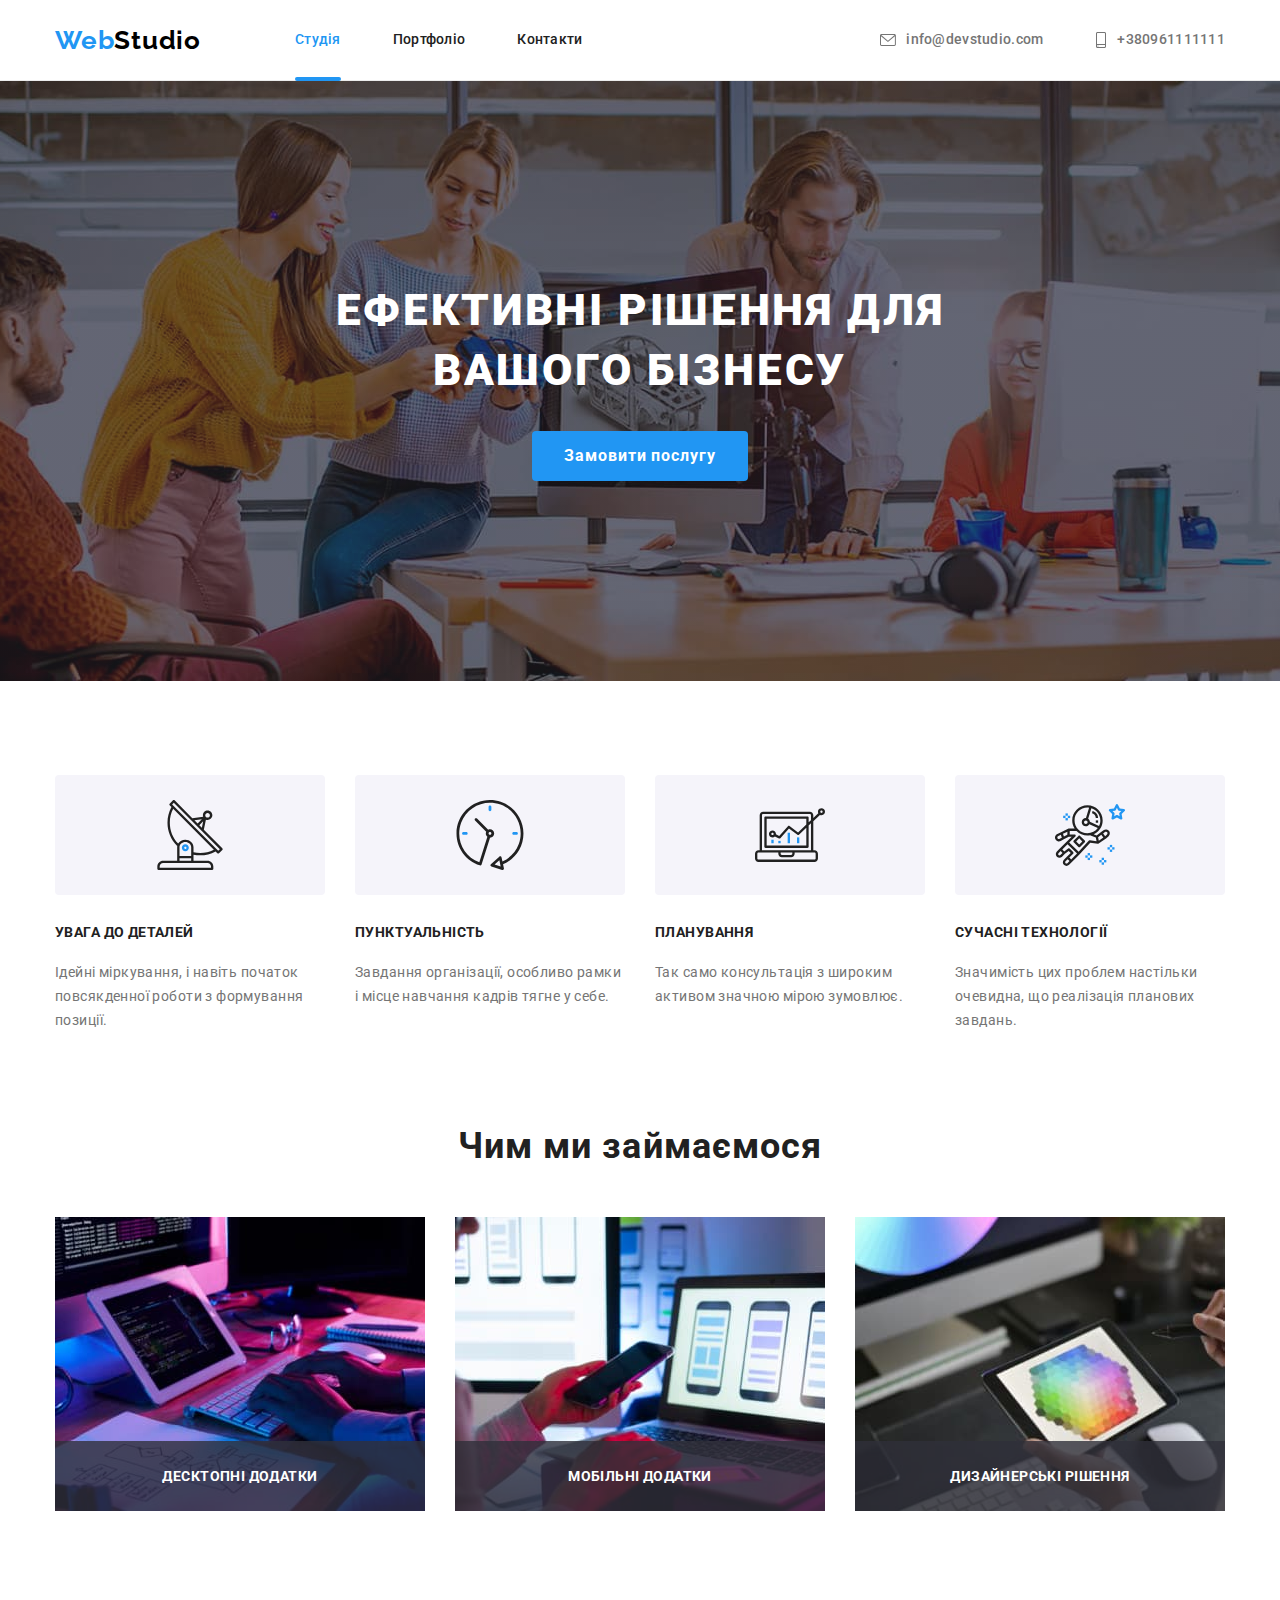
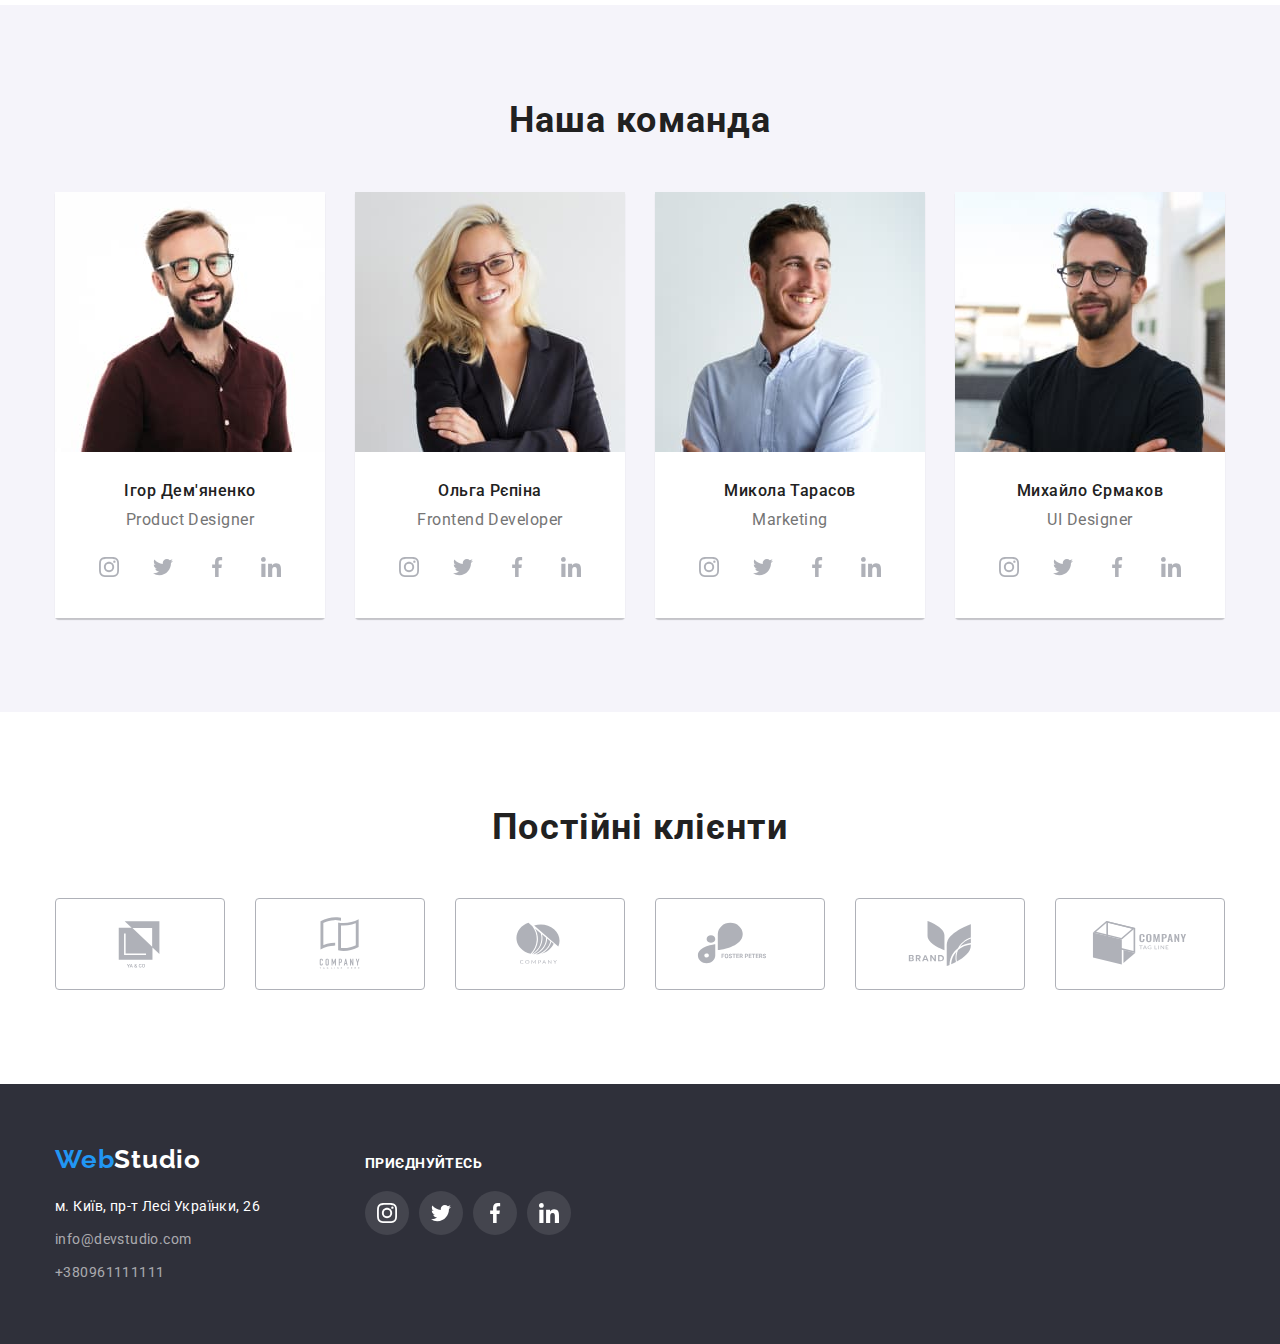
==== index.html @ bc46bae1 "modal form" ====
<!DOCTYPE html>
<html lang="uk">

<head>
    <meta charset="UTF-8">
    <meta http-equiv="X-UA-Compatible" content="IE=edge">
    <meta name="viewport" content="width=device-width, initial-scale=1.0">
    <title>WebStudio</title>
    <link rel="preconnect" href="https://fonts.googleapis.com">
    <link rel="preconnect" href="https://fonts.gstatic.com" crossorigin>
    <link
        href="https://fonts.googleapis.com/css2?family=Raleway:wght@700&family=Roboto:wght@400;500;700;900&display=swap"
        rel="stylesheet">
    <link rel="stylesheet" href="https://cdn.jsdelivr.net/npm/modern-normalize@1.1.0/modern-normalize.min.css">
    <link rel="stylesheet" href="./css/styles.css">
</head>

<body>
    <header class="page-header">
        <!--навігація-->
        <div class="container page-header-container">
            <nav class="header-navigation">
                <a class="logo" href="./index.html"><span class="blu">Web</span><span class="black">Studio</span></a>
                <ul class="menu list header-menu">
                    <li class="menu-item">
                        <a class="link-nav current" href="./index.html">Студія</a>
                    </li>
                    <li class="menu-item">
                        <a class="link-nav" href="./portfolio.html">Портфоліо</a>
                    </li>
                    <li class="menu-item">
                        <a class="link-nav" href="#Контакти">Контакти</a>
                    </li>
                </ul>
            </nav>
            <ul class="menu list">
                <li class="menu-item">
                    <a class="menu-link-nav" href="mailto:info@devstudio.com"><svg aria-label="іконка конверт"
                            class="header-contact-icon" width="16px" height="12px">
                            <use href="./images/sprite.svg#icon-envelope"></use>
                        </svg>info@devstudio.com</a>
                </li>
                <li class="menu-item">
                    <a class="menu-link-nav" href="tel:+380961111111"><svg aria-label="іконка телефон"
                            class="header-contact-icon" width="12px" height="16px">
                            <use href="./images/sprite.svg#icon-smartphone"></use>
                        </svg>+380961111111</a>
                </li>
            </ul>
        </div>
    </header>
    <main>
        <section class="section hero">
            <div class="container hero-box">
                <h1 class="hero-title">Ефективні рішення для вашого бізнесу</h1>
                <button class="hero-btn" type="button" data-modal-open>Замовити послугу</button>
            </div>
        </section>
        <section class="section feature-section">
            <h2 class="visually-hidden">Наші переваги</h2>
            <div class="container">
                <ul class="list list-benefits">
                    <li class=feature-list>
                        <div class="feature-picture">
                            <svg aria-label="іконка антена" class="feature-icon" width="70px" height="70px">
                                <use href="./images/sprite.svg#icon-antenna"></use>
                            </svg>
                        </div>
                        <h3 class="feature-title">УВАГА ДО ДЕТАЛЕЙ</h3>
                        <p class="feature-text">Ідейні міркування, і навіть початок повсякденної роботи з формування
                            позиції.
                        </p>
                    </li>
                    <li class=feature-list>
                        <div class="feature-picture">
                            <svg aria-label="іконка годинник" class="feature-icon" width="70px" height="70px">
                                <use href="./images/sprite.svg#icon-clock"></use>
                            </svg>
                        </div>
                        <h3 class="feature-title">ПУНКТУАЛЬНІСТЬ</h3>
                        <p class="feature-text">Завдання організації, особливо рамки і місце навчання кадрів тягне у
                            себе.
                        </p>
                    </li>
                    <li class=feature-list>
                        <div class="feature-picture">
                            <svg aria-label="іконка діаграма" class="feature-icon" width="70px" height="70px">
                                <use href="./images/sprite.svg#icon-diagram"></use>
                            </svg>
                        </div>
                        <h3 class="feature-title">ПЛАНУВАННЯ</h3>
                        <p class="feature-text">Так само консультація з широким активом значною мірою зумовлює.
                        </p>
                    </li>
                    <li class=feature-list>
                        <div class="feature-picture">
                            <svg aria-label="іконка астронавт" class="feature-icon" width="70px" height="70px">
                                <use href="./images/sprite.svg#icon-astronaut"></use>
                            </svg>
                        </div>
                        <h3 class="feature-title">СУЧАСНІ ТЕХНОЛОГІЇ</h3>
                        <p class="feature-text">Значимість цих проблем настільки очевидна, що реалізація планових
                            завдань.
                        </p>
                    </li>
                </ul>
            </div>
        </section>
        <section class="section examples-section">
            <div class="container">
                <h2 class="section-examples">Чим ми займаємося</h2>
                <ul class="list list-examplex">
                    <li class="examples-list">
                        <div class="examples-thumb">
                            <img src="./images/box1.jpg" alt="Робочий стіл з клавіатурою і екраном" width="370">
                            <p class="examples-title">Десктопні додатки</p>
                        </div>
                    </li>
                    <li class="examples-list">
                        <div class="examples-thumb">
                            <img src="./images/box2.jpg" alt="Смартфон в руці на фоні екрану зі смартфонами"
                                width="370">
                            <p class="examples-title">Мобільні додатки</p>
                        </div>
                    </li>
                    <li class="examples-list">
                        <div class="examples-thumb">
                            <img src="./images/box3.jpg" alt="Екран з різнокольоровим шестикутником" width="370">
                            <p class="examples-title">Дизайнерські рішення</p>
                        </div>
                    </li>
                </ul>
            </div>
        </section>
        <section class="section section-team">
            <div class="container">
                <h2 class="team-section-team">Наша команда</h2>
                <ul class="list list-team">
                    <li class="member-list">
                        <img src="./images/teammate1.jpg" alt="Усміхнений чоловік з бородою в окулярах" width="270">
                        <div class="member-content">
                            <h3 class="member-team">Ігор Дем'яненко</h3>
                            <p class="team-list" lang="en">Product Designer</p>

                            <ul class="social-list list">
                                <li class="social-list-item">
                                    <a href="" class="social-list-link">
                                        <svg aria-label="логотип інстаграм" width="20px" height="20px"
                                            class="social-list-icon">
                                            <use href="./images/sprite.svg#icon-instagram">
                                            </use>
                                        </svg>
                                    </a>
                                </li>
                                <li class="social-list-item">
                                    <a href="" class="social-list-link">
                                        <svg aria-label="логотип твітер" width="20px" height="20px"
                                            class="social-list-icon">
                                            <use href="./images/sprite.svg#icon-twitter">
                                            </use>
                                        </svg>
                                    </a>
                                </li>
                                <li class="social-list-item">
                                    <a href="" class="social-list-link">
                                        <svg aria-label="логотип фейсбук" width="20px" height="20px"
                                            class="social-list-icon">
                                            <use href="./images/sprite.svg#icon-facebook">
                                            </use>
                                        </svg>
                                    </a>
                                </li>
                                <li class="social-list-item">
                                    <a href="" class="social-list-link">
                                        <svg aria-label="логотип лінкедін" width="20px" height="20px"
                                            class="social-list-icon">
                                            <use href="./images/sprite.svg#icon-linkedin">
                                            </use>
                                        </svg>
                                    </a>
                                </li>
                            </ul>
                        </div>
                    </li>
                    <li class="member-list">
                        <img src="./images/teammate2.jpg" alt="Усміхнена жінка з білим волоссям в окулярах" width="270">
                        <div class="member-content">
                            <h3 class="member-team">Ольга Рєпіна</h3>
                            <p class="team-list" lang="en">Frontend Developer</p>
                            <ul class="social-list list">
                                <li class="social-list-item">
                                    <a href="" class="social-list-link">
                                        <svg aria-label="логотип інстаграм" width="20px" height="20px"
                                            class="social-list-icon">
                                            <use href="./images/sprite.svg#icon-instagram">
                                            </use>
                                        </svg>
                                    </a>
                                </li>
                                <li class="social-list-item">
                                    <a href="" class="social-list-link">
                                        <svg aria-label="логотип твітер" width="20px" height="20px"
                                            class="social-list-icon">
                                            <use href="./images/sprite.svg#icon-twitter">
                                            </use>
                                        </svg>
                                    </a>
                                </li>
                                <li class="social-list-item">
                                    <a href="" class="social-list-link">
                                        <svg aria-label="логотип фейсбук" width="20px" height="20px"
                                            class="social-list-icon">
                                            <use href="./images/sprite.svg#icon-facebook">
                                            </use>
                                        </svg>
                                    </a>
                                </li>
                                <li class="social-list-item">
                                    <a href="" class="social-list-link">
                                        <svg aria-label="логотип лінкедін" width="20px" height="20px"
                                            class="social-list-icon">
                                            <use href="./images/sprite.svg#icon-linkedin">
                                            </use>
                                        </svg>
                                    </a>
                                </li>
                            </ul>
                        </div>
                    </li>
                    <li class="member-list">
                        <img src="./images/teammate3.jpg" alt="Усміхнений чоловік в білій сорочці" width="270">
                        <div class="member-content">
                            <h3 class="member-team">Микола Тарасов</h3>
                            <p class="team-list" lang="en">Marketing</p>
                            <ul class="social-list list">
                                <li class="social-list-item">
                                    <a href="" class="social-list-link">
                                        <svg aria-label="логотип інстаграм" width="20px" height="20px"
                                            class="social-list-icon">
                                            <use href="./images/sprite.svg#icon-instagram">
                                            </use>
                                        </svg>
                                    </a>
                                </li>
                                <li class="social-list-item">
                                    <a href="" class="social-list-link">
                                        <svg aria-label="логотип твітер" width="20px" height="20px"
                                            class="social-list-icon">
                                            <use href="./images/sprite.svg#icon-twitter">
                                            </use>
                                        </svg>
                                    </a>
                                </li>
                                <li class="social-list-item">
                                    <a href="" class="social-list-link">
                                        <svg aria-label="логотип фейсбук" width="20px" height="20px"
                                            class="social-list-icon">
                                            <use href="./images/sprite.svg#icon-facebook">
                                            </use>
                                        </svg>
                                    </a>
                                </li>
                                <li class="social-list-item">
                                    <a href="" class="social-list-link">
                                        <svg aria-label="логотип лінкедін" width="20px" height="20px"
                                            class="social-list-icon">
                                            <use href="./images/sprite.svg#icon-linkedin">
                                            </use>
                                        </svg>
                                    </a>
                                </li>
                            </ul>
                        </div>
                    </li>
                    <li class="member-list">
                        <img src="./images/teammate4.jpg" alt="Чоловік в окулярах" width="270">
                        <div class="member-content">
                            <h3 class="member-team">Михайло Єрмаков</h3>
                            <p class="team-list" lang="en">UI Designer</p>
                            <ul class="social-list list">
                                <li class="social-list-item">
                                    <a href="" class="social-list-link">
                                        <svg aria-label="логотип інстаграм" width="20px" height="20px"
                                            class="social-list-icon">
                                            <use href="./images/sprite.svg#icon-instagram">
                                            </use>
                                        </svg>
                                    </a>
                                </li>
                                <li class="social-list-item">
                                    <a href="" class="social-list-link">
                                        <svg aria-label="логотип твітер" width="20px" height="20px"
                                            class="social-list-icon">
                                            <use href="./images/sprite.svg#icon-twitter">
                                            </use>
                                        </svg>
                                    </a>
                                </li>
                                <li class="social-list-item">
                                    <a href="" class="social-list-link">
                                        <svg aria-label="логотип фейсбук" width="20px" height="20px"
                                            class="social-list-icon">
                                            <use href="./images/sprite.svg#icon-facebook">
                                            </use>
                                        </svg>
                                    </a>
                                </li>
                                <li class="social-list-item">
                                    <a href="" class="social-list-link">
                                        <svg aria-label="логотип лінкедін" width="20px" height="20px"
                                            class="social-list-icon">
                                            <use href="./images/sprite.svg#icon-linkedin">
                                            </use>
                                        </svg>
                                    </a>
                                </li>
                            </ul>
                        </div>
                    </li>
                </ul>
            </div>
        </section>
        <section class="section client-section">
            <div class="container">
                <h2 class="clients">Постійні клієнти</h2>
                <ul class="client-list list">
                    <li class="client first-client">
                        <a class="client-link-icon" href="">
                            <svg aria-label="логотип клієнта першого" class="client-list-icon" width="106px"
                                height="60px">
                                <use href="./images/sprite.svg#icon-Logo1"></use>
                            </svg>
                        </a>
                    </li>
                    <li class="client second-client">
                        <a class="client-link-icon" href="">
                            <svg aria-label="логотип клієнта другого" class="client-list-icon" width="106px"
                                height="60px">
                                <use href="./images/sprite.svg#icon-Logo2"></use>
                            </svg>
                        </a>
                    </li>
                    <li class="client third-client">
                        <a class="client-link-icon" href="">
                            <svg aria-label="логотип клієнта третього" class="client-list-icon" width="106px"
                                height="60px">
                                <use href="./images/sprite.svg#icon-Logo3"></use>
                            </svg>
                        </a>
                    </li>
                    <li class="client fourth-client">
                        <a class="client-link-icon" href="">
                            <svg aria-label="логотип клієнта четвертого" class="client-list-icon" width="106px"
                                height="60px">
                                <use href="./images/sprite.svg#icon-Logo4"></use>
                            </svg>
                        </a>
                    </li>
                    <li class="client fifth-client">
                        <a class="client-link-icon" href="">
                            <svg aria-label="логотип клієнта п'ятого" class="client-list-icon" width="106px"
                                height="60px">
                                <use href="./images/sprite.svg#icon-Logo5"></use>
                            </svg>
                        </a>
                    </li>
                    <li class="client sixth-client">
                        <a class="client-link-icon" href="">
                            <svg aria-label="логотип клієнта шостого" class="client-list-icon" width="106px"
                                height="60px">
                                <use href="./images/sprite.svg#icon-Logo6"></use>
                            </svg>
                        </a>
                    </li>

                </ul>
            </div>
        </section>
    </main>
    <footer class="contacts">
        <div class="container main-footer-container">
            <div class="first-footer-container">
                <a class="logo link logo-footer" href="https://index.html"><span class="blu">Web</span><span
                        class="white">Studio</span></a>
                <address class="address">
                    <ul class="address-link list">
                        <li class="contact-list">
                            <a class="a-contact" href="htpps://googlemaps/CPtrU1FHBa2aNyZL9" target="_blank"
                                rel="noopener noreferrer nofollow">м.
                                Київ, пр-т Лесі Українки, 26</a>
                        </li>
                        <li class="contact-list">
                            <a class="mail-link" href="mailto:info@devstudio.com">info@devstudio.com</a>
                        </li>
                        <li class="contact-list">
                            <a class="phone-link" href="tel:+380961111111">+380961111111</a>
                        </li>
                    </ul>
                </address>
            </div>
            <div class="second-footer-container">
                <p class="footer-link-icon">приєднуйтесь</p>
                <ul class="footer-social-list list">
                    <li class="footer-social-list-item">
                        <a href="" class="footer-social-list-link">
                            <svg aria-label="логотип інстаграм" width="20px" height="20px" class="social-list-icon">
                                <use href="./images/sprite.svg#icon-instagram">
                                </use>
                            </svg>
                        </a>
                    </li>
                    <li class="footer-social-list-item">
                        <a href="" class="footer-social-list-link">
                            <svg aria-label="логотип твітер" width="20px" height="20px" class="social-list-icon">
                                <use href="./images/sprite.svg#icon-twitter">
                                </use>
                            </svg>
                        </a>
                    </li>
                    <li class="footer-social-list-item">
                        <a href="" class="footer-social-list-link">
                            <svg aria-label="логотип фейсбук" width="20px" height="20px" class="social-list-icon">
                                <use href="./images/sprite.svg#icon-facebook">
                                </use>
                            </svg>
                        </a>
                    </li>
                    <li class="footer-social-list-item">
                        <a href="" class="footer-social-list-link">
                            <svg aria-label="логотип лінкедін" width="20px" height="20px" class="social-list-icon">
                                <use href="./images/sprite.svg#icon-linkedin">
                                </use>
                            </svg>
                        </a>
                    </li>
                </ul>
            </div>
        </div>
    </footer>
    <div class="backdrop is-hidden" data-modal>
        <div class="modal">
            <button type="button" class="modal-button-close" data-modal-close>
                <svg aria-label="іконка закриття" class="icon-modal-close" width="11" height="11">
                    <use href="./images/sprite.svg#icon-vector"></use>
                </svg>
            </button>
            <p class="modal-form-title">Залиште свої дані, ми вам передзвонимо</p>
            <form class="modal-form">

                <label class="modal-form-field">
                    <span class="modal-form-desc">Ім'я</span>
                    <span class="modal-form-input-wrapper">
                        <input type="text" class="modal-form-input" required name="user-name"
                            pattern="[a-zA-Zа-яА-ЯіІїЇ'`]+">
                        <svg aria-label="іконка людини" class="modal-form-icon" width="18" height="18">
                            <use href="./images/sprite.svg#icon-person-black"></use>
                        </svg>
                    </span>
                </label>

                <label class="modal-form-field">
                    <span class="modal-form-desc">Телефон</span>
                    <span class="modal-form-input-wrapper">
                        <input type="tel" class="modal-form-input" required name="user-phone">
                        <svg aria-label="іконка телефону" class="modal-form-icon" width="18" height="18">
                            <use href="./images/sprite.svg#icon-phone-black"></use>
                        </svg>
                    </span>
                </label>

                <label class="modal-form-field">
                    <span class="modal-form-desc">Пошта</span>
                    <span class="modal-form-input-wrapper">
                        <input type="email" class="modal-form-input" required name="user-mail">
                        <svg aria-label="іконка конверту" class="modal-form-icon" width="18" height="18">
                            <use href="./images/sprite.svg#icon-email-black"></use>
                        </svg>
                    </span>
                </label>

                <label class="modal-form-field">
                    <span class="modal-form-desc">Коментар</span>
                    <textarea class="modal-form-message" name="user-message" placeholder="Введіть текст"></textarea>
                </label>

                <div class="checkbox-box">
                    <input type="checkbox" class="modal-form-check" required name="user-agreement"><label
                        class="modal-form-checkfield"><span class="">
                            <svg class="" width="" height="">
                                <use class="" href=></use>
                            </svg></span>Погоджуюся
                        з розсилкою та приймаю&nbsp<a href="#" class="">Умови договору</a>
                    </label>
                </div>
            </form>
        </div>
    </div>
    <script src="./js/modal.js"></script>
</body>

</html>
---- css/styles.css ----
:root{
    --accent-color:#2196F3;
    --primery-text-color:#212121;
    --secondary-text-color:#757575;
    --logo-light-color:#ffffff;
    --logo-dark-color:#000000;
    --background-color:#2F303A;
    --secondary-background-color:#F5F4FA;
    
}

/*--Скидання дефолтних стилів--*/

h1,
h2,
h3,
h4,
p{
    margin-top: 0;
    margin-bottom: 0;
}

ul,
ol{
    margin-top: 0;
    margin-bottom: 0;
    padding-left: 0;
}
 
button{
    cursor: pointer;
}

a{
    text-decoration: none;
}

img{
    display: block;
    max-width: 100%;
    height: auto;
}

address{
    font-style: normal;
}

.list{
    list-style: none;
}

.link{
    link-decoration: none;
}

body{
    color: var(--primery-text-color);
    background-color:var(--main-backgroung-color);
    font-family: Roboto, sans-serif; 
    font-weight: 700;
font-size: 18px;
line-height: 2;
letter-spacing: 0.06em;
}

.container{
    width: 1200px;
    margin-left: auto;
    margin-right: auto;
    padding-left: 15px;
    padding-right: 15px;
}

.visually-hidden{
  position: absolute;
    white-space: nowrap;
    width: 1px;
    height: 1px;
    overflow: hidden;
    border: 0;
    padding: 0;
    clip: rect(0 0 0 0);
    clip-path: inset(50%);
    margin: -1px;
}

.section{
    padding-top: 94px;
    padding-bottom: 94px;
}


/*--HEADER--*/

.page-header{
border-bottom: 1px solid #ECECEC;
}

.page-header-container{
display: flex;
align-items: center;
}

.header-navigation{
    display: flex;
    align-items: center;
}

.menu{
    display: flex;
    column-gap: 52px;
    margin-left: auto;
}


.blu{
    color:var(--accent-color);
}
.black{
    color:var(--logo-dark-color);
}

.logo{
    font-family: 'Raleway', sans-serif;
font-weight: 700;
font-size: 26px;
line-height: 1.19;
letter-spacing: 0.03em;
margin-right: 94px;
}


.link-nav{
    color:var(--primery-text-color);
    font-family: 'Roboto', sans-serif;
font-weight: 500;
font-size: 14px;
line-height: 1.14;
letter-spacing: 0.02em;
padding-top: 32px;
    padding-bottom: 32px;
    display: block;
    position: relative;
}

.link-nav:hover,
.link-nav:focus{
    color:var(--accent-color);
}

.menu-link-nav{
    color:var(--secondary-text-color);
    font-family: 'Roboto', sans-serif;
font-weight: 500;
font-size: 14px;
line-height: 1.14;
letter-spacing: 0.02em;
padding-top: 32px;
    padding-bottom: 32px;
    display: flex;
    align-items: center;
    transition: color 250ms cubic-bezier(0.4, 0, 0.2, 1);
    
}


.menu-link-nav:hover,
.menu-link-nav:focus{
    color:var(--accent-color);
}

.menu .current{
    color:var(--accent-color);
}

.link-nav{
position: relative;
transition: color 250ms cubic-bezier(0.4, 0, 0.2, 1);
}

.current::after{
    position: absolute;
    content: "";
    display: block;
    width: 100%;
    left: 0;
    bottom: -1px;
    height: 4px;
    background-color:var(--accent-color);
    border-radius: 2px;
    margin-top: 28px;
    
}

.header-contact .link{
    color:var(--secondary-text-color);
}


.header-contact-icon{
    fill:currentColor;
    margin-right: 10px;
}

.header-contact-icon:hover,
.header-contact-icon:focus{
    fill:var(--accent-color);
}



/*--HERO--*/
.hero{
    background-color: #C4C4C4;
    text-align: center;
    margin: 0 auto;
    padding: 200px 0;
    height: 600px;
    max-width: 1600px;
    background-image: linear-gradient(to right, rgba(47, 48, 58, 0.4), rgba(47, 48, 58, 0.4)), url(../images/hero\ bg\ photo.jpg);
    background-repeat: no-repeat;
    background-position: center;
    background-size: cover;
}


.hero-title{
    color:var(--logo-light-color);
    font-family: 'Roboto', sans-serif;
font-weight: 900;
font-size: 44px;
line-height: 1.36;
text-align: center;
letter-spacing: 0.06em;
text-transform: uppercase;
width: 696px;
margin-bottom: 30px;
margin-left: auto;
margin-right: auto;
}

.hero-btn{
background-color:var(--accent-color);
color:var(--logo-light-color);
font-family: 'Roboto', sans-serif;
font-weight: 700;
font-size: 16px;
line-height: 1.88;
display: flex;
align-items: center;
text-align: center;
letter-spacing: 0.06em;
display: block;
margin: 0 auto;
padding: 10px 32px;
display: block;
border-radius: 4px;
min-width: 216px;
border: none;
transition: box-shadow 250ms cubic-bezier(0.4, 0, 0.2, 1);
}

.hero-btn:hover,
.hero-btn:focus{
    box-shadow: 0px 4px 4px rgba(0, 0, 0, 0.15);
}


/*--FEATURE SECTION--*/

.feature-section{
    padding-top: 94px;
    padding-bottom: 93px;
}

.list-benefits{
    display: flex;
    flex-wrap: wrap;
    margin-left: auto;
    margin-right: auto;
    column-gap: 30px;   
}

.feature-list{
    width: 270px;
flex-basis: calc(100%/4-30px);   
}

.feature-text{
    color:var(--secondary-text-color);
    font-family: 'Roboto',sans-serif;
font-weight: 400;
font-size: 14px;
line-height: 1.7;
letter-spacing: 0.03em;
}


.feature-title{
    font-family: 'Roboto', sans-serif;
font-weight: 700;
font-size: 14px;
line-height: 1.14;
letter-spacing: 0.03em;
text-transform: uppercase;
margin-bottom: 20px;
}

.feature-picture{
    display: flex;
    width: 270px;
    height: 120px;
    justify-content: center;
    align-items: center;
    background: #F5F4FA;
border-radius: 4px;
margin-bottom: 30px;
}


/*--EXAMPLES SECTION--*/

.examples-section{
    padding-top: 0;
    padding-bottom: 94px;
}

.list-examplex{
    display: flex;
    flex-wrap: wrap;
    gap: 30px;
}

.examples-list{
width: 370px;
flex-basis: calc((100%/3)-30px);
}


.section-examples{
    font-family: 'Roboto', sans-serif;
    font-weight: 700;
font-size: 36px;
line-height: 1.17;
text-align: center;
letter-spacing: 0.03em;
margin-left: auto;
margin-bottom: 50px;
margin-right: auto;
}

.examples-thumb{
    position: relative;
    display: flex;
    justify-content: center;
    align-items: center;
}

.examples-title{
    display: flex;
    position: absolute;
    width: 100%;
    height: 70px;
    justify-content: center;
    align-items: center;
    left: 0;
    bottom: 0;

    font-weight: 700;
font-size: 14px;
line-height: 16px;
text-align: center;
letter-spacing: 0.03em;
text-transform: uppercase;
color:var(--logo-light-color);
background-color: rgba(47, 48, 58, 80%);
}


/*--TEAM SECTION--*/

.section-team{
    background-color:var(--secondary-background-color);
}

.team-section-team{
 font-family: 'Roboto', sans-serif;
font-weight: 700;
font-size: 36px;
line-height: 1.17;
text-align: center;
letter-spacing: 0.03em;  
margin-left: auto;
margin-bottom: 50px;
margin-right: auto;

}

.list-team{
    display: flex;
    flex-wrap: wrap;
    gap: 30px;
}

.member-list{
    width: 270px;
    box-shadow: 0px 2px 1px rgba(0, 0, 0, 0.2);
    border-radius: 0px 0px 4px 4px;
    
}

.member-content{
    padding-top: 29px;
    padding-bottom: 29px;
    background-color:#ffffff;
}

.member-team{
font-family: inherit;
font-weight: 500;
font-size: 16px;
line-height: 1.19;
text-align: center;
letter-spacing: 0.03em;
margin-bottom: 10px;
}


.team-list{
    color:var(--secondary-text-color);
    font-family: 'Roboto', sans-serif;
font-weight: 400;
font-size: 16px;
line-height: 1.19;
text-align: center;
letter-spacing: 0.03em;
margin-bottom: 16px;
}

.social-list{
    display: flex;
    justify-content: center;
    align-items: center;
    column-gap: 10px;
}

.social-list-item{
    display: flex;
    justify-content: center;
    align-items: center;
}

.social-list-link{
    display: flex;
    align-items: center;
    justify-content: center;
    width: 44px;
    height: 44px;
    border-radius: 50%;
    background-color: var(--logo-light-color);
    fill: #AFB1B8;
    transition: background-color 250ms cubic-bezier(0.4, 0, 0.2, 1), fill 250ms cubic-bezier(0.4, 0, 0.2, 1);
}


.social-list-link:hover,
.social-list-link:focus{
    background-color:var(--accent-color);
    fill:var(--logo-light-color);
}


/*--CLIENS--*/

.client-section{
padding-top: 94px;
    padding-bottom: 94px;
}

.clients{
font-family: 'Roboto', sans-serif;
    font-weight: 700;
font-size: 36px;
line-height: 1.17;
text-align: center;
letter-spacing: 0.03em;
margin-left: auto;
margin-bottom: 50px;
margin-right: auto;.
}

.client-link-icon{
    display: flex;
  justify-content: center;
  align-items: center;
  width: 170px;
  height: 92px;
  border: 1px solid #afb1b8;
  border-radius: 4px;
  fill: #AFB1B8;
  transition: border-color 250ms cubic-bezier(0.4, 0, 0.2, 1);
}

.client-link-icon:hover,
.client-link-icon:focus{
border-color:var(--accent-color);
}

.client-list-icon{
    transition: fill 250ms cubic-bezier(0.4, 0, 0.2, 1);
}

.client-link-icon:hover .client-list-icon,
.client-link-icon:hover .client-list-icon{
    fill:var(--accent-color);
}

.client-list{
    display: flex;
    flex-wrap: wrap;
    gap: 30px;
}

.client{
    flex-basis: ((100% - 170px) / 6);
}

/*--FOOTER--*/

.contacts{
    background-color:var(--background-color);
     padding-top: 60px;
    padding-bottom: 60px;
}


.logo-footer{
    display: block;
    margin-bottom: 20px;
}

.contact-list:not(:last-child){
    margin-bottom: 9px;
}

.a-contact{
    color:var(--logo-light-color);
   font-family: 'Roboto', sans-serif;
font-weight: 400;
font-size: 14px;
line-height: 1.71;
letter-spacing: 0.03em;
display: block;
transition: color 250ms cubic-bezier(0.4, 0, 0.2, 1);
} 


.mail-link,
.phone-link{
color:rgba(255, 255, 255, 0.6);
font-family: 'Roboto', sans-serif;
font-weight: 400;
font-size: 14px;
line-height: 1.71;
letter-spacing: 0.03em;
display: block;
transition: color 250ms cubic-bezier(0.4, 0, 0.2, 1);
}

.mail-link:hover,
.mail-link:focus{
    color:var(--accent-color);
}

.phone-link:hover,
.phone-link:focus{
    color:var(--accent-color);
}

.a-contact:hover,
.a-contact:focus{
color:var(--accent-color)    
}

.white{
    color:var(--logo-light-color);
}

.footer-link-icon{
font-family: 'Roboto';
font-style: normal;
font-weight: 700;
font-size: 14px;
line-height: 16px;
letter-spacing: 0.03em;
text-transform: uppercase;
color:var(--logo-light-color);
margin-bottom: 20px;
}


.footer-social-list-link{
display: flex;
    align-items: center;
    justify-content: center;
    width: 44px;
    height: 44px;
    border-radius: 50%;
    background-color: rgba(255, 255, 255, 0.1);
    fill:var(--logo-light-color);
    transition: background-color 250ms cubic-bezier(0.4, 0, 0.2, 1);
}

.footer-social-list-link:hover,
.footer-social-list-link:focus{
    background-color:var(--accent-color);
}

.main-footer-container{
    display: flex;
    align-items: baseline;
}

.first-footer-container{
    margin-right: 70px;
}

.footer-social-list{
    display: flex;
    gap: 10px;
}

/*----PORTFOLIO----*/


.portfolio-list{
    display: flex;
     justify-content: center;
    margin-left: auto;
    margin-right: auto;
        column-gap: 8px;
        margin-bottom: 50px;     
}

.section-btn{
    background-color:var(--secondary-background-color);
    color:var(--primery-text-color); 
    font-family: inherit;
font-weight: 500;
font-size: 16px;
line-height: 1.63;
text-align: center;
letter-spacing: 0.03em;
padding: 6px 22px;
border: none;
border-radius: 4px;
transition: color 250ms cubic-bezier(0.4, 0, 0.2, 1), background-color 250ms cubic-bezier(0.4, 0, 0.2, 1), box-shadow 250ms cubic-bezier(0.4, 0, 0.2, 1);
}

.section-btn:hover,
.section-btn:focus{
    background-color:var(--accent-color);
    color:var(--logo-light-color);
    box-shadow: 0px 4px 4px rgba(0, 0, 0, 0.25);
}

.portfolio-examples{
    display: flex;
    flex-wrap: wrap;
    gap: 30px;
}

.portfolio-examples-list{
    flex-basis: calc((100% - 60px) / 3); 
}

.portfolio-link{
    display: block;
    background-color: var(--logo-light-color);
    transition: box-shadow 250ms cubic-bezier(0.4, 0, 0.2, 1);
}

.portfolio-link:hover,
.phone-link:focus{
box-shadow: 0px 1px 1px rgba(0, 0, 0, 0.12), 0px 4px 4px rgba(0, 0, 0, 0.06), 1px 4px 6px rgba(0, 0, 0, 0.16);
}

.portfolio-tytle{
    color:var(--secondary-text-color);
    font-family: 'Roboto', sans-serif;
font-weight: 400;
font-size: 16px;
line-height: 1.88;
letter-spacing: 0.03em;
}

.portfolio-page{
    color: var(--primery-text-color);
    font-family: 'Roboto', sans-serif;
font-weight: 700;
font-size: 18px;
line-height: 2;
letter-spacing: 0.06em;
margin-bottom: 4px;
}

.portfolio-page-title{
    display: block;
    padding: 20px 24px;
    border: 1px solid #EEEEEE;
    border-top: none;
}

.section-team{
    background-color:var(--secondary-background-color);
}

.span-prf{
 font-family: 'Roboto', sans-serif;
font-weight: 700;
font-size: 18px;
line-height: 2;
letter-spacing: 0.06em;   
}



.portfolio-overlay{
    position: relative;
    overflow: hidden;
}

.portfolio-thumb{
    display: inline-block;
    position: absolute;
    top: 0;
    left: 0;
    width: 100%;
    height: 100%;
    background-color: rgba(33, 150, 243, 0.9);
transition: transform 250ms cubic-bezier(0.4, 0, 0.2, 1);
 transform: translateY(100%);
}

.portfolio-link:hover .portfolio-thumb{
transform: translateY(0%);    
}

.thumb-text{
font-weight: 400;
font-size: 18px;
line-height: 28px;
letter-spacing: 0.03em;
color: #ffffff;
padding: 63px 24px;
}



/*------MODAL------*/

.backdrop{
    position: fixed;
    top: 0;
    left: 0;
    width: 100%;
    height: 100%;
    background-color: rgba(0, 0, 0, 20%);
    z-index: 100;
    opacity: 1;
    transition: visibility 250ms cubic-bezier(0.4, 0, 0.2, 1), opacity 250ms cubic-bezier(0.4, 0, 0.2, 1);
}

.modal{
    position: absolute;
    top: 50%;
    left: 50%;
    transform: translate(-50%, -50%) scale(1);
    min-height: 581px;
    min-width: 528px;
    background-color: #ffffff;
    box-shadow: 0px 1px 3px rgba(0, 0, 0, 0.12), 0px 1px 1px rgba(0, 0, 0, 0.14), 0px 2px 1px rgba(0, 0, 0, 0.2);
    border-radius: 4px;

    padding: 40px;
}

.backdrop.is-hidden{
    visibility: hidden;
    opacity: 0;
    pointer-events: none;
}

.backdrop.is-hidden.modal{
    transform: translate(-50%, -50%) scale(0);
}

    .modal-button-close{
    position: absolute;
    top: 0;
    right: 0;
    display: flex;
    justify-content: center;
    align-items: center;
    margin-top: 8px;
    margin-right: 8px;
    width: 30px;
    height: 30px;
    border-radius: 50%;
    border-color: rgba(0, 0, 0, 10%);
    background-color: inherit;
}

.modal-button-close:hover .icon-modal-close,
.modal-button-close:focus .icon-modal-close{
    fill:var(--accent-color);
    transition: fill 250ms cubic-bezier(0.4, 0, 0.2, 1);
}

/*-------MODAL FORM-------*/

.modal-form-title{
text-align: center;
margin-bottom: 12px;
font-style: normal;
font-weight: 700;
font-size: 20px;
line-height: 23px;
letter-spacing: 0.03em;
}

.modal-form{
display: flex;
flex-direction: column;

}

.modal-form-input-wrapper{
    display: block;
    position: relative;
}

.modal-form-field{
    margin-bottom: 10px;
    height: 58px;
}


.modal-form-input{
    width: 100%;
    height: 40px;
    border: 1px solid rgba(33, 33, 33, 0.2);
border-radius: 4px;
padding-left: 42px;
transition: border-color 250ms cubic-bezier(0.4, 0, 0.2, 1);
}

.modal-form-desc{
    display: block;
    margin-bottom: 4px;
    font-family: 'Roboto';
font-style: normal;
font-weight: 400;
font-size: 12px;
line-height: 14px;
letter-spacing: 0.01em;
color: #757575;
}

.modal-form-input:focus{
    outline: none;
    border-color:var(--accent-color);
    cursor: pointer;
}

.modal-form-icon{
display: block;
position: absolute;
top: 50%;
left: 12px;
transform: translateY(-50%);
fill: #212121;
transition: fill 250ms cubic-bezier(0.4, 0, 0.2, 1);
}

.modal-form-input:focus + .modal-form-icon{
    fill:var(--accent-color);
    transition: fill 250ms cubic-bezier(0.4, 0, 0.2, 1);
}


.modal-form-message{
    width: 100%;
    height: 120px;
    border: 1px solid rgba(33, 33, 33, 0.2);
border-radius: 4px;
padding: 12px 16px;
resize: none;
margin-bottom: 20px;
}

.modal-form-message:focus{
    outline: none;
    border-color:var(--accent-color);
    transition: border-color 250ms cubic-bezier(0.4, 0, 0.2, 1);
    cursor: pointer;
}

.modal-form-message::placeholder{
    font-family: 'Roboto';
font-style: normal;
font-weight: 400;
font-size: 12px;
line-height: 14px;
letter-spacing: 0.01em;
color: rgba(117, 117, 117, 0.5);
}


.checkbox-box{
    display: flex;
    width: 100%;
   
}

.modal-form-checkfield{
 display: flex;
    align-items: center;
    width: 100%;
    height: 24px;  
    font-family: 'Roboto';
font-style: normal;
font-weight: 400;
font-size: 14px;
line-height: 24px;
letter-spacing: 0.03em;
color: #757575; 
}
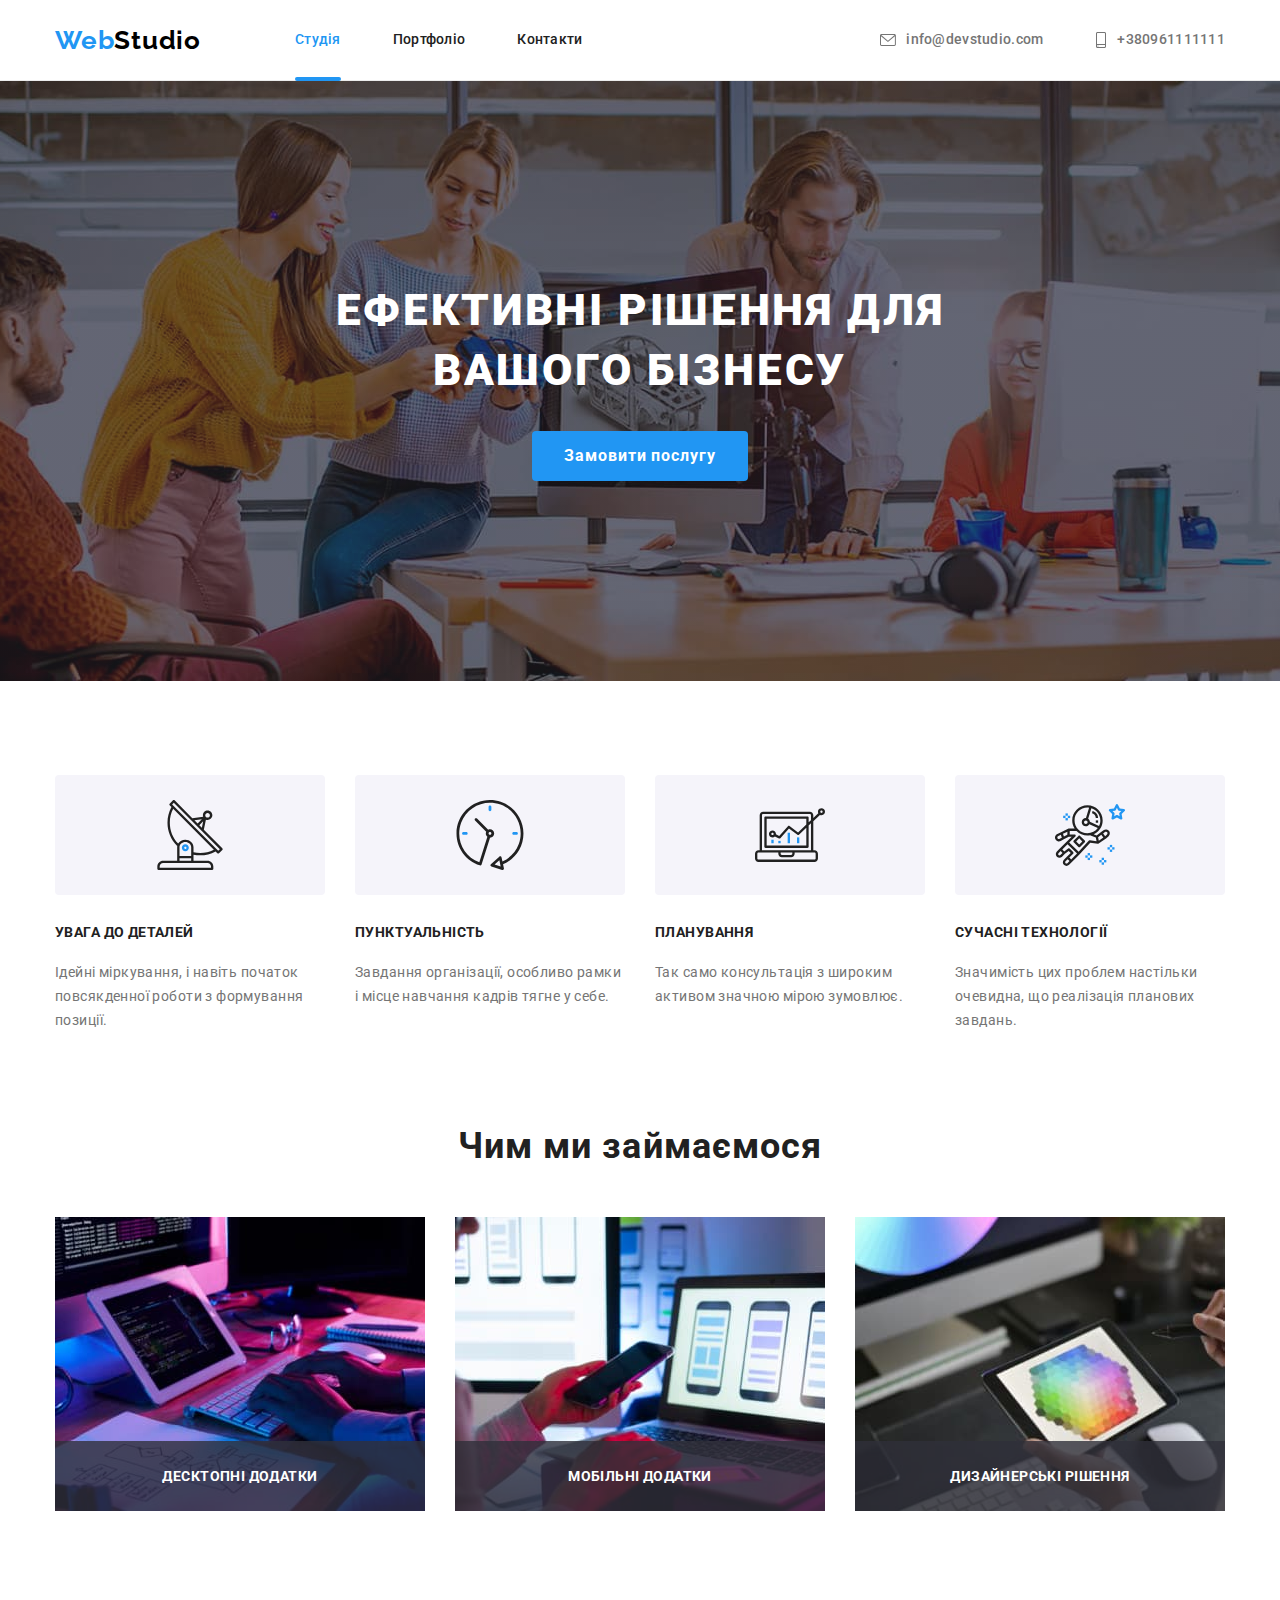
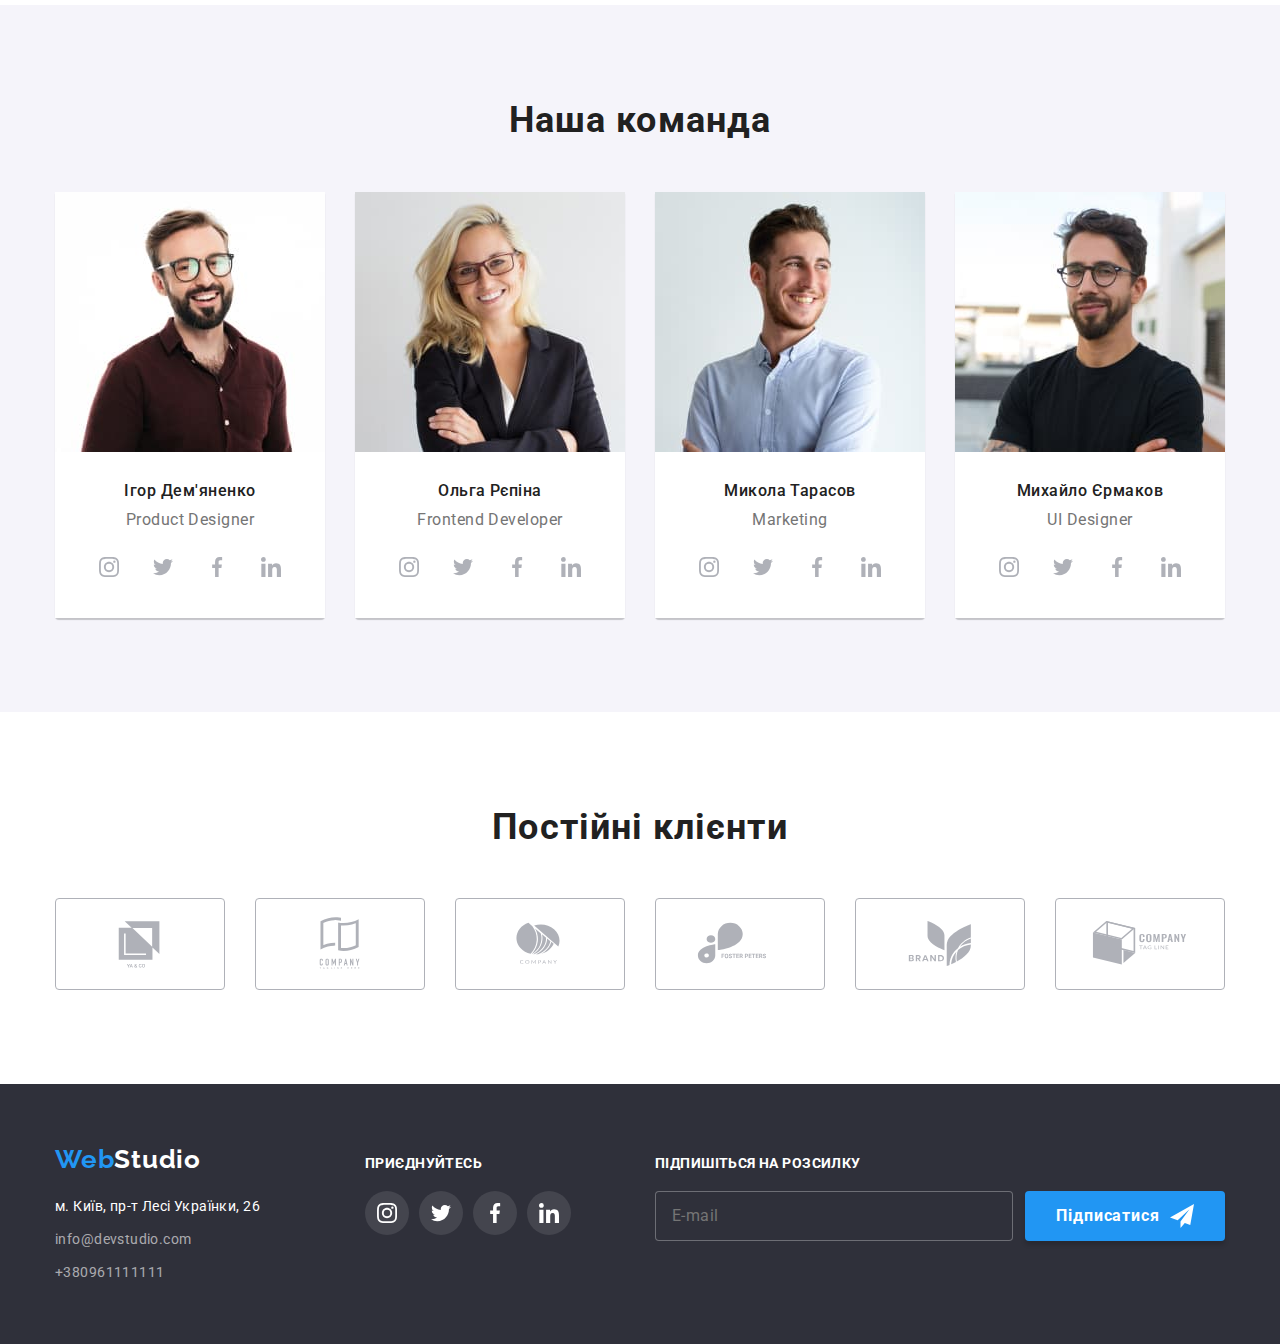
==== commit 61df2505: "modal form complited" ====
--- a/index.html
+++ b/index.html
@@ -435,6 +435,18 @@
                     </li>
                 </ul>
             </div>
+            <div class="footer-form-container">
+                <p class="footer-form-paragraf">Підпишіться на розсилку</p>
+                <form class="footer-form">
+                    <label for="user-email"></label>
+                    <input type="email" class="footer-form-email" id="user-email" required placeholder="E-mail">
+                    <button type="submit" class="footer-button-email">Підписатися<svg class="send-icon" width="24"
+                            height="24">
+                            <use href="./images/sprite.svg#icon-icon-send"></use>
+                        </svg></button>
+                </form>
+
+            </div>
         </div>
     </footer>
     <div class="backdrop is-hidden" data-modal>
@@ -483,15 +495,15 @@
                     <textarea class="modal-form-message" name="user-message" placeholder="Введіть текст"></textarea>
                 </label>
 
-                <div class="checkbox-box">
-                    <input type="checkbox" class="modal-form-check" required name="user-agreement"><label
-                        class="modal-form-checkfield"><span class="">
-                            <svg class="" width="" height="">
-                                <use class="" href=></use>
-                            </svg></span>Погоджуюся
-                        з розсилкою та приймаю&nbsp<a href="#" class="">Умови договору</a>
-                    </label>
-                </div>
+                <label class="modal-form-check-field">
+                    <input type="checkbox" class="modal-form-check" required name="user-agreement" />
+                    <svg class="modal-form-own-checkbox" width="16px" height="15px">
+                        <use class="modal-form-own-checkbox-icon" href="./images/sprite.svg#icon-icon-check">
+                        </use>
+                    </svg></span class="modal-text-agreement">Погоджуюся
+                    з розсилкою та приймаю&nbsp;<a href="#" class="modal-text-agreement-link">Умови договору</a>
+                </label>
+                <button type="submit" class="modal-form-btnsubmit">Відправити</button>
             </form>
         </div>
     </div>
--- a/css/styles.css
+++ b/css/styles.css
@@ -777,7 +777,7 @@
     left: 50%;
     transform: translate(-50%, -50%) scale(1);
     min-height: 581px;
-    min-width: 528px;
+    width: 528px;
     background-color: #ffffff;
     box-shadow: 0px 1px 3px rgba(0, 0, 0, 0.12), 0px 1px 1px rgba(0, 0, 0, 0.14), 0px 2px 1px rgba(0, 0, 0, 0.2);
     border-radius: 4px;
@@ -842,7 +842,6 @@
 
 .modal-form-field{
     margin-bottom: 10px;
-    height: 58px;
 }
 
 
@@ -890,6 +889,7 @@
 
 
 .modal-form-message{
+    display: block;
     width: 100%;
     height: 120px;
     border: 1px solid rgba(33, 33, 33, 0.2);
@@ -917,17 +917,14 @@
 }
 
 
-.checkbox-box{
-    display: flex;
+
+.modal-form-check-field{
+ display: flex;
+    align-items: center;
+    margin-bottom: 30px;
     width: 100%;
+    height: 24px; 
    
-}
-
-.modal-form-checkfield{
- display: flex;
-    align-items: center;
-    width: 100%;
-    height: 24px;  
     font-family: 'Roboto';
 font-style: normal;
 font-weight: 400;
@@ -935,4 +932,143 @@
 line-height: 24px;
 letter-spacing: 0.03em;
 color: #757575; 
+}
+
+.modal-form-own-checkbox{
+    margin-right: 7px;
+    border: 1px solid #000;
+    border-radius: 2px;
+    cursor: pointer;
+    transition: fill 250ms cubic-bezier(0.4, 0, 0.2, 1), border-color 250ms cubic-bezier(0.4, 0, 0.2, 1);
+}
+
+.modal-form-own-checkbox-icon{
+    fill: #ffffff;   
+
+}
+
+.modal-form-check:checked + .modal-form-own-checkbox{
+    background-color:var(--accent-color);
+    border:var(--accent-color);
+}
+
+..modal-form-check:checked + .modal-form-own-checkbox .modal-form-own-checkbox-icon{
+    display: block;
+}
+
+..modal-form-check:focus + .modal-form-own-checkbox{
+    border-color:var(--accent-color);
+}
+
+.modal-form-check{
+    position: absolute;
+    appearance: none;
+}
+
+.modal-text-agreement-link{
+    font-weight: 400;
+font-size: 14px;
+line-height: 24px;
+letter-spacing: 0.03em;
+text-decoration-line: underline;
+color: #2196F3;
+}
+
+.modal-form-btnsubmit{
+    display: flex;
+    margin-left: auto;
+    margin-right: auto;
+    justify-content: center;
+    align-items: center;
+    width: 200px;
+    height: 50px;
+    background-color:var(--accent-color);
+    margin-bottom: 40px;
+    box-shadow: 0px 4px 4px rgba(0, 0, 0, 0.15);
+border-radius: 4px;
+border: none;
+font-family: 'Roboto';
+font-style: normal;
+font-weight: 700;
+font-size: 16px;
+line-height: 30px;
+letter-spacing: 0.06em;
+
+color: #FFFFFF;
+
+}
+
+/*-------FOOTER FORM------*/
+
+.footer-form-container{
+    margin-left: auto;
+}
+
+.footer-form-paragraf{
+    margin-bottom: 20px;
+font-style: normal;
+font-weight: 700;
+font-size: 14px;
+line-height: 16px;
+letter-spacing: 0.03em;
+text-transform: uppercase;
+color: #FFFFFF;
+
+}
+
+.footer-form{
+    display: flex;
+}
+
+.footer-form-email{
+    padding-left: 16px;
+    width: 358px;
+    height: 50px;
+    margin-right: 12px;
+    border: 1px solid rgba(255, 255, 255, 0.3);
+box-shadow: none(0px 4px 4px rgba(0, 0, 0, 0.15));
+border-radius: 4px;
+font-family: 'Roboto';
+font-style: normal;
+font-weight: 400;
+font-size: 16px;
+line-height: 20px;
+display: flex;
+align-items: center;
+letter-spacing: 0.03em;
+color: rgba(255, 255, 255, 0.6);
+background-color: #2F303A;
+transition: border-color 250ms cubic-bezier(0.4, 0, 0.2, 1), color 250ms cubic-bezier(0.4, 0, 0.2, 1);
+}
+
+.footer-form-email:focus{
+    border-color: #FFFFFF;
+    color: #FFF;
+}
+
+.footer-button-email{
+    display: flex;
+    justify-content: center;
+    align-items: center;
+    padding: 10px 28px;
+    background-color: #2196F3;
+    width: 200px;
+height: 50px;
+text-align: center;
+font-family: 'Roboto';
+font-style: normal;
+font-weight: 700;
+font-size: 16px;
+line-height: 30px;
+letter-spacing: 0.06em;
+
+color: #FFFFFF;
+box-shadow: 0px 4px 4px rgba(0, 0, 0, 0.15);
+border-radius: 4px;
+border: none;
+
+}
+
+.send-icon{
+    margin-left: 10px;
 }